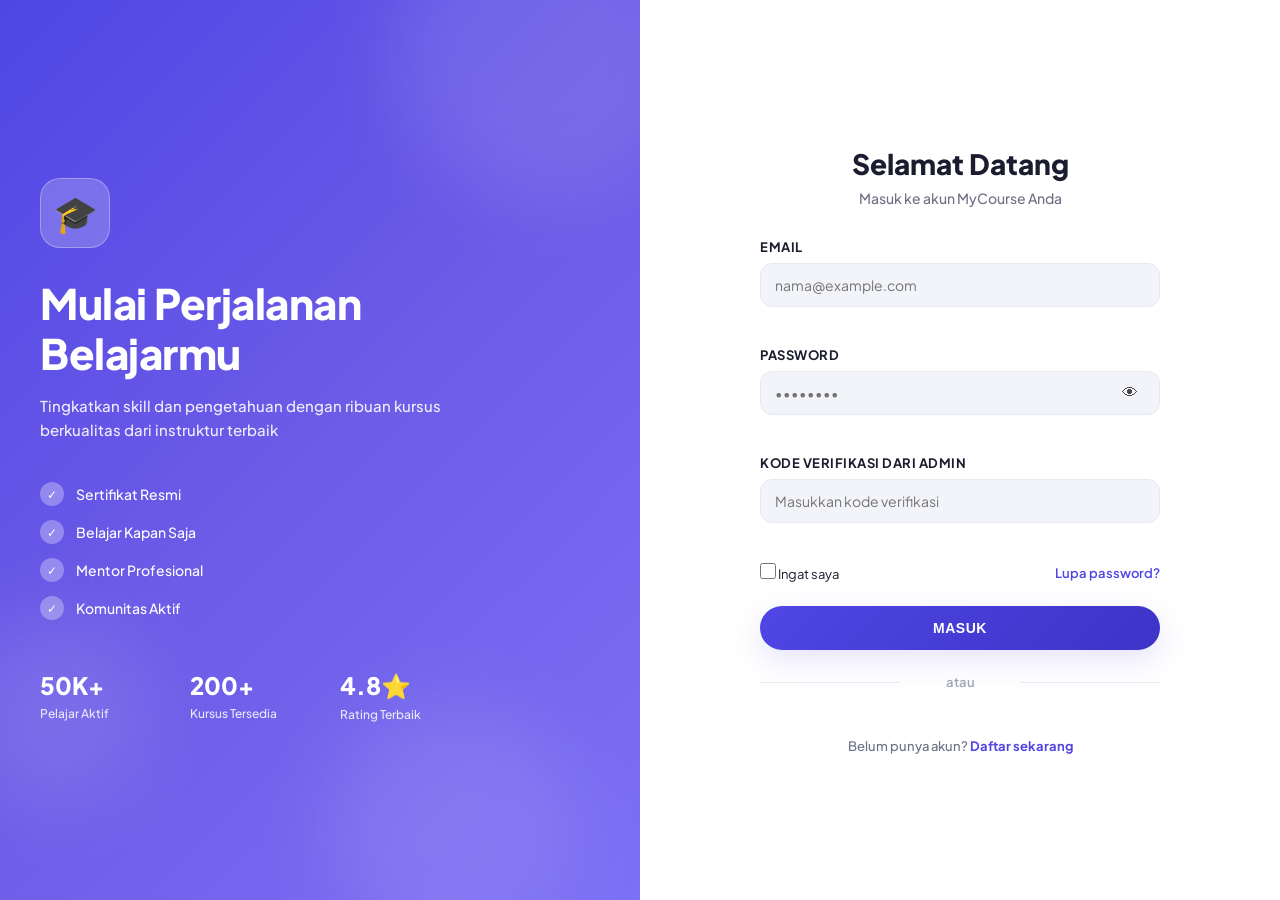
==== .frontend/login.html @ 12c9c0a3 "Initial commit" ====
<!DOCTYPE html>
<html lang="id">
<head>
  <meta charset="UTF-8" />
  <meta name="viewport" content="width=device-width, initial-scale=1.0" />
  <title>MyCourse - Login</title>
  <link rel="preconnect" href="https://fonts.googleapis.com" />
  <link href="https://fonts.googleapis.com/css2?family=Plus+Jakarta+Sans:wght@400;500;600;700;800&display=swap" rel="stylesheet" />
  <script src="https://accounts.google.com/gsi/client" async defer></script>
  <link rel="stylesheet" href="login.css" />
</head>
<body>
  <div class="login-container">
    <!-- LEFT SIDE - DECORATION & WELCOME -->
    <div class="login-left">
      <div class="login-left-content">
        <div class="welcome-badge">
          <span class="badge-icon">🎓</span>
        </div>
        <h1 class="welcome-title">Mulai Perjalanan Belajarmu</h1>
        <p class="welcome-subtitle">Tingkatkan skill dan pengetahuan dengan ribuan kursus berkualitas dari instruktur terbaik</p>

        <div class="features">
          <div class="feature-item">
            <span class="feature-icon">✓</span>
            <span class="feature-text">Sertifikat Resmi</span>
          </div>
          <div class="feature-item">
            <span class="feature-icon">✓</span>
            <span class="feature-text">Belajar Kapan Saja</span>
          </div>
          <div class="feature-item">
            <span class="feature-icon">✓</span>
            <span class="feature-text">Mentor Profesional</span>
          </div>
          <div class="feature-item">
            <span class="feature-icon">✓</span>
            <span class="feature-text">Komunitas Aktif</span>
          </div>
        </div>

        <div class="stats">
          <div class="stat">
            <div class="stat-number">50K+</div>
            <div class="stat-label">Pelajar Aktif</div>
          </div>
          <div class="stat">
            <div class="stat-number">200+</div>
            <div class="stat-label">Kursus Tersedia</div>
          </div>
          <div class="stat">
            <div class="stat-number">4.8⭐</div>
            <div class="stat-label">Rating Terbaik</div>
          </div>
        </div>
      </div>

      <div class="floating-shapes">
        <div class="shape shape-1"></div>
        <div class="shape shape-2"></div>
        <div class="shape shape-3"></div>
      </div>
    </div>

    <!-- RIGHT SIDE - LOGIN FORM -->
    <div class="login-right">
      <div class="form-container">
        <div class="form-header">
          <h2>Selamat Datang</h2>
          <p>Masuk ke akun MyCourse Anda</p>
        </div>

        <!-- Alert Messages -->
        <div id="alert-message" class="alert" style="display: none;"></div>

        <!-- Login Form -->
        <form id="login-form">
          <div class="form-group">
            <label for="email">Email</label>
            <input type="email" id="email" name="email" placeholder="nama@example.com" required />
            <span class="error-message" id="email-error"></span>
          </div>

          <div class="form-group">
            <label for="password">Password</label>
            <div class="password-wrapper">
              <input type="password" id="password" name="password" placeholder="••••••••" required />
              <button type="button" class="toggle-password" id="toggle-password">👁</button>
            </div>
            <span class="error-message" id="password-error"></span>
          </div>

          <div class="form-group">
            <label for="verification-code">Kode Verifikasi dari Admin</label>
            <input type="text" id="verification-code" name="verification_code" placeholder="Masukkan kode verifikasi" />
            <span class="error-message" id="verification-code-error"></span>
          </div>

          <div class="form-options">
            <label class="remember-me">
              <input type="checkbox" id="remember" name="remember" />
              <span>Ingat saya</span>
            </label>
            <a href="#forgot" class="forgot-link">Lupa password?</a>
          </div>

          <button type="submit" class="btn-login">Masuk</button>
        </form>

        <div class="divider">atau</div>

        <!-- Google Sign In -->
        <div id="google-signin-container" class="google-signin-wrapper">
          <div id="google-signin-btn"></div>
        </div>

        <div class="signup-link">
          Belum punya akun? <a href="#signup">Daftar sekarang</a>
        </div>
      </div>
    </div>
  </div>

  <script src="login.js"></script>
</body>
</html>
---- .frontend/login.css ----
/* ================================================================
   MyCourse Login — login.css
   Tema warna sesuai dashboard dengan layout modern
================================================================ */

:root {
  --primary:       #4F46E5;   /* indigo */
  --primary-dark:  #3D33C7;
  --primary-soft:  #EEEDFC;
  --accent:        #FF7A45;   /* oranye */
  --accent-dark:   #E85A25;

  --bg-light:      #F3F4F9;
  --bg-white:      #FFFFFF;
  --border:        #E7E8F2;

  --text-dark:     #1B1C2E;
  --text-gray:     #6D7086;
  --text-light:    #A2A4B8;

  --success:       #10B981;
  --error:         #EF4444;
  --warning:       #F59E0B;

  --shadow-soft:   0 8px 24px rgba(31, 34, 90, 0.06);
  --shadow-card:   0 4px 14px rgba(31, 34, 90, 0.05);
  --shadow-form:   0 10px 30px rgba(79, 70, 229, 0.15);
}

* {
  margin: 0;
  padding: 0;
  box-sizing: border-box;
}

html, body {
  width: 100%;
  height: 100%;
}

body {
  font-family: "Plus Jakarta Sans", -apple-system, sans-serif;
  background: var(--bg-light);
  color: var(--text-dark);
  -webkit-font-smoothing: antialiased;
  text-rendering: optimizeLegibility;
}

/* ===================== LOGIN CONTAINER ===================== */
.login-container {
  display: flex;
  height: 100vh;
  overflow: hidden;
}

/* ===================== LEFT SIDE ===================== */
.login-left {
  flex: 1;
  background: linear-gradient(135deg, var(--primary) 0%, #6C5CE7 50%, #7C70F5 100%);
  color: white;
  padding: 60px 40px;
  display: flex;
  flex-direction: column;
  justify-content: center;
  position: relative;
  overflow: hidden;
}

.login-left-content {
  position: relative;
  z-index: 2;
  max-width: 420px;
}

.welcome-badge {
  display: inline-flex;
  align-items: center;
  justify-content: center;
  width: 70px;
  height: 70px;
  background: rgba(255, 255, 255, 0.2);
  border-radius: 20px;
  margin-bottom: 30px;
  backdrop-filter: blur(10px);
  border: 1px solid rgba(255, 255, 255, 0.3);
}

.badge-icon {
  font-size: 36px;
}

.welcome-title {
  font-size: 42px;
  font-weight: 800;
  line-height: 1.2;
  margin-bottom: 16px;
  letter-spacing: -0.5px;
}

.welcome-subtitle {
  font-size: 15px;
  opacity: 0.9;
  line-height: 1.6;
  margin-bottom: 40px;
  font-weight: 500;
}

.features {
  margin-bottom: 50px;
}

.feature-item {
  display: flex;
  align-items: center;
  gap: 12px;
  margin-bottom: 14px;
  font-size: 14px;
  font-weight: 500;
}

.feature-icon {
  display: inline-flex;
  align-items: center;
  justify-content: center;
  width: 24px;
  height: 24px;
  background: rgba(255, 255, 255, 0.3);
  border-radius: 50%;
  flex-shrink: 0;
  font-size: 12px;
}

.stats {
  display: flex;
  gap: 30px;
}

.stat {
  flex: 1;
}

.stat-number {
  font-size: 24px;
  font-weight: 800;
  margin-bottom: 6px;
}

.stat-label {
  font-size: 12px;
  opacity: 0.85;
  font-weight: 500;
}

/* Floating Shapes */
.floating-shapes {
  position: absolute;
  width: 100%;
  height: 100%;
  top: 0;
  left: 0;
  overflow: hidden;
}

.shape {
  position: absolute;
  background: rgba(255, 255, 255, 0.1);
  border-radius: 50%;
  filter: blur(40px);
}

.shape-1 {
  width: 300px;
  height: 300px;
  top: -100px;
  right: -50px;
  animation: float 6s ease-in-out infinite;
}

.shape-2 {
  width: 200px;
  height: 200px;
  bottom: 10%;
  left: -50px;
  animation: float 8s ease-in-out infinite 1s;
}

.shape-3 {
  width: 250px;
  height: 250px;
  bottom: -50px;
  right: 10%;
  animation: float 7s ease-in-out infinite 2s;
}

@keyframes float {
  0%, 100% {
    transform: translateY(0px) translateX(0px);
  }
  50% {
    transform: translateY(-20px) translateX(10px);
  }
}

/* ===================== RIGHT SIDE ===================== */
.login-right {
  flex: 1;
  background: var(--bg-white);
  display: flex;
  align-items: center;
  justify-content: center;
  padding: 40px;
  overflow-y: auto;
}

.form-container {
  width: 100%;
  max-width: 400px;
}

.form-header {
  margin-bottom: 32px;
  text-align: center;
}

.form-header h2 {
  font-size: 28px;
  font-weight: 800;
  margin-bottom: 8px;
  color: var(--text-dark);
}

.form-header p {
  font-size: 14px;
  color: var(--text-gray);
  font-weight: 500;
}

/* ===================== FORM STYLES ===================== */
.form-group {
  margin-bottom: 20px;
}

.form-group label {
  display: block;
  font-size: 13px;
  font-weight: 700;
  color: var(--text-dark);
  margin-bottom: 8px;
  text-transform: uppercase;
  letter-spacing: 0.5px;
}

.form-group input {
  width: 100%;
  padding: 12px 14px;
  border: 1.5px solid var(--border);
  border-radius: 12px;
  font-family: inherit;
  font-size: 14px;
  transition: border-color 0.2s, box-shadow 0.2s;
  background: var(--bg-light);
}

.form-group input:focus {
  outline: none;
  border-color: var(--primary);
  background: var(--bg-white);
  box-shadow: 0 0 0 3px var(--primary-soft);
}

.password-wrapper {
  position: relative;
}

.toggle-password {
  position: absolute;
  right: 14px;
  top: 50%;
  transform: translateY(-50%);
  background: none;
  border: none;
  cursor: pointer;
  font-size: 16px;
  padding: 4px 8px;
  opacity: 0.7;
  transition: opacity 0.2s;
}

.toggle-password:hover {
  opacity: 1;
}

.error-message {
  display: block;
  font-size: 12px;
  color: var(--error);
  margin-top: 4px;
  min-height: 16px;
}

.form-options {
  display: flex;
  justify-content: space-between;
  align-items: center;
  margin-bottom: 24px;
  font-size: 13px;
}

.remember-me input[type="checkbox"] {
  width: 16px;
  height: 16px;
  cursor: pointer;
  accent-color: var(--primary);
}

.forgot-link {
  color: var(--primary);
  text-decoration: none;
  font-weight: 600;
  transition: color 0.2s;
}

.forgot-link:hover {
  color: var(--primary-dark);
  text-decoration: underline;
}

/* ===================== BUTTONS ===================== */
.btn-login {
  width: 100%;
  padding: 14px 18px;
  background: linear-gradient(135deg, var(--primary), var(--primary-dark));
  color: white;
  border: none;
  border-radius: 999px;
  font-size: 14px;
  font-weight: 700;
  cursor: pointer;
  transition: transform 0.2s, box-shadow 0.2s, opacity 0.2s;
  box-shadow: var(--shadow-form);
  text-transform: uppercase;
  letter-spacing: 0.5px;
}

.btn-login:hover {
  transform: translateY(-2px);
  box-shadow: 0 12px 35px rgba(79, 70, 229, 0.25);
}

.btn-login:active {
  transform: translateY(0);
}

.btn-login:disabled {
  opacity: 0.6;
  cursor: not-allowed;
  transform: none;
}

/* ===================== DIVIDER ===================== */
.divider {
  text-align: center;
  color: var(--text-light);
  font-size: 13px;
  font-weight: 600;
  margin: 24px 0;
  position: relative;
}

.divider::before,
.divider::after {
  content: "";
  position: absolute;
  top: 50%;
  width: 35%;
  height: 1px;
  background: var(--border);
}

.divider::before {
  left: 0;
}

.divider::after {
  right: 0;
}

/* ===================== GOOGLE SIGN IN ===================== */
.google-signin-wrapper {
  margin-bottom: 24px;
  display: flex;
  flex-direction: column;
  justify-content: center;
  align-items: center;
}

#google-signin-container {
  width: 100%;
}

.btn-google {
  width: 100%;
  padding: 14px 18px;
  background: var(--bg-white);
  color: var(--text-dark);
  border: 1.5px solid var(--border);
  border-radius: 999px;
  font-size: 14px;
  font-weight: 700;
  cursor: pointer;
  transition: all 0.3s ease;
  display: flex;
  align-items: center;
  justify-content: center;
  gap: 12px;
  text-transform: uppercase;
  letter-spacing: 0.5px;
  position: relative;
  overflow: hidden;
}

.btn-google:hover {
  background: var(--primary-soft);
  border-color: var(--primary);
  color: var(--primary);
  transform: translateY(-2px);
  box-shadow: 0 8px 20px rgba(79, 70, 229, 0.15);
}

.btn-google:active {
  transform: translateY(0);
}

.btn-google:disabled {
  opacity: 0.6;
  cursor: not-allowed;
}

.btn-google svg {
  width: 20px;
  height: 20px;
}

/* Ensure Google's Identity Services button can display */
#g_id_signin {
  display: inline-flex !important;
}

.g_id_signin_button {
  display: inline-flex !important;
}

/* ===================== SIGNUP LINK ===================== */
.signup-link {
  text-align: center;
  font-size: 13px;
  color: var(--text-gray);
  font-weight: 500;
}

.signup-link a {
  color: var(--primary);
  text-decoration: none;
  font-weight: 700;
  transition: color 0.2s;
}

.signup-link a:hover {
  color: var(--primary-dark);
  text-decoration: underline;
}

/* ===================== ALERT MESSAGE ===================== */
.alert {
  padding: 12px 16px;
  border-radius: 10px;
  margin-bottom: 20px;
  font-size: 13px;
  font-weight: 600;
  animation: slideDown 0.3s ease-out;
}

.alert.success {
  background: rgba(16, 185, 129, 0.1);
  color: #065F46;
  border: 1px solid rgba(16, 185, 129, 0.2);
}

.alert.error {
  background: rgba(239, 68, 68, 0.1);
  color: #7F1D1D;
  border: 1px solid rgba(239, 68, 68, 0.2);
}

.alert.warning {
  background: rgba(245, 158, 11, 0.1);
  color: #78350F;
  border: 1px solid rgba(245, 158, 11, 0.2);
}

@keyframes slideDown {
  from {
    opacity: 0;
    transform: translateY(-10px);
  }
  to {
    opacity: 1;
    transform: translateY(0);
  }
}

/* ===================== LOADING STATE ===================== */
.btn-login.loading {
  opacity: 0.7;
  pointer-events: none;
  position: relative;
}

.btn-login.loading::after {
  content: "";
  position: absolute;
  right: 14px;
  top: 50%;
  transform: translateY(-50%);
  width: 16px;
  height: 16px;
  border: 2px solid rgba(255, 255, 255, 0.3);
  border-top-color: white;
  border-radius: 50%;
  animation: spin 0.6s linear infinite;
}

@keyframes spin {
  to {
    transform: translateY(-50%) rotate(360deg);
  }
}

/* ===================== RESPONSIVE ===================== */
@media (max-width: 768px) {
  .login-container {
    flex-direction: column;
  }

  .login-left {
    min-height: 250px;
    padding: 40px 20px;
  }

  .login-left-content {
    max-width: 100%;
  }

  .welcome-title {
    font-size: 28px;
  }

  .welcome-subtitle {
    font-size: 13px;
    margin-bottom: 30px;
  }

  .features {
    margin-bottom: 30px;
  }

  .feature-item {
    font-size: 12px;
    margin-bottom: 10px;
  }

  .stats {
    gap: 20px;
  }

  .stat-number {
    font-size: 20px;
  }

  .stat-label {
    font-size: 11px;
  }

  .login-right {
    padding: 30px 20px;
    min-height: auto;
  }

  .form-container {
    max-width: 100%;
  }

  .form-header h2 {
    font-size: 24px;
  }

  .shape-1, .shape-2, .shape-3 {
    opacity: 0.3;
  }
}

@media (max-width: 480px) {
  .login-left {
    min-height: 200px;
    padding: 30px 20px;
  }

  .welcome-badge {
    width: 60px;
    height: 60px;
    margin-bottom: 20px;
  }

  .badge-icon {
    font-size: 28px;
  }

  .welcome-title {
    font-size: 22px;
    margin-bottom: 10px;
  }

  .welcome-subtitle {
    font-size: 12px;
    margin-bottom: 20px;
  }

  .form-options {
    flex-direction: column;
    gap: 10px;
    align-items: flex-start;
  }

  .stats {
    flex-direction: column;
    gap: 15px;
  }

  .features {
    margin-bottom: 20px;
  }

  .feature-item {
    font-size: 12px;
    gap: 10px;
  }
}
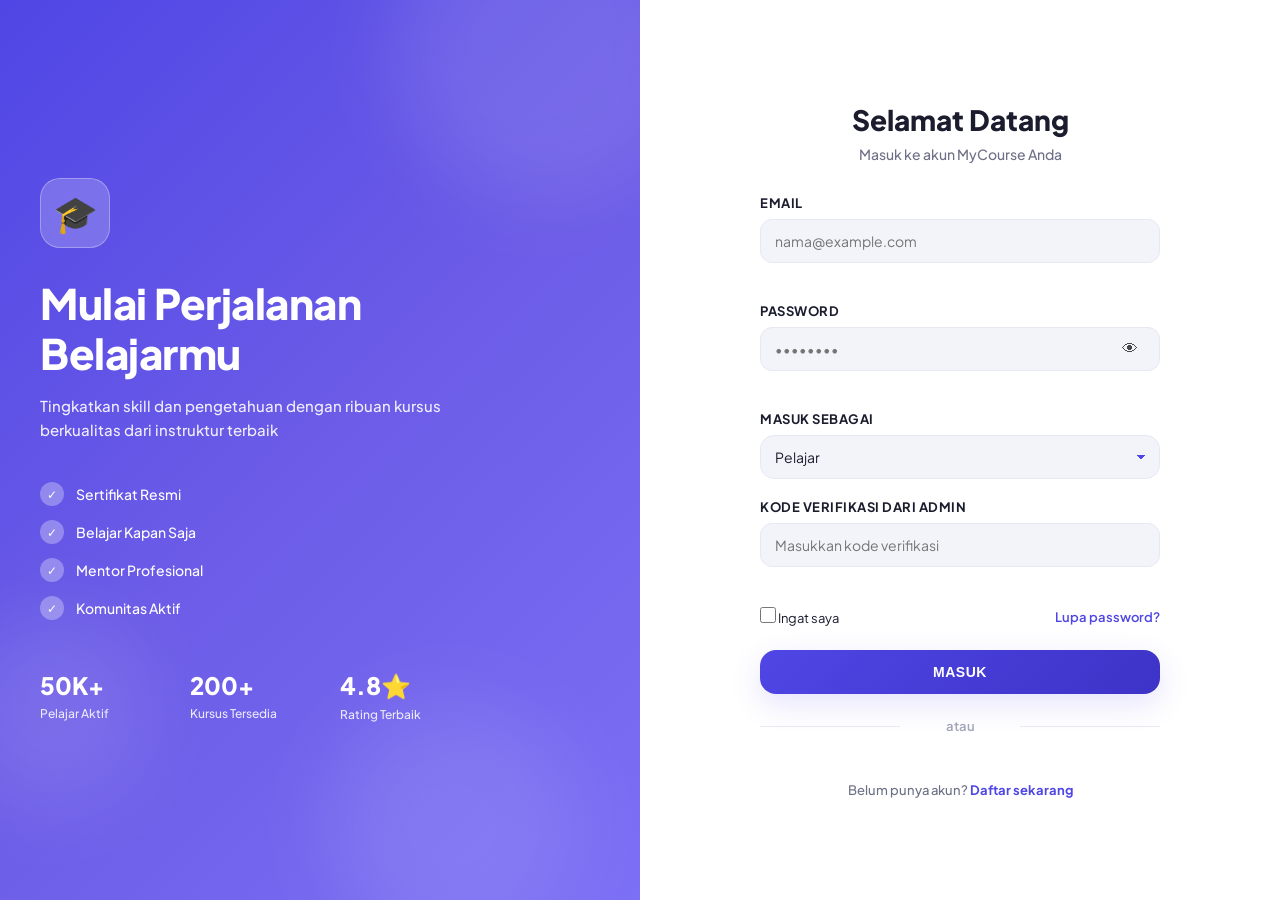
==== commit d1573388: "Update study app and signup flow" ====
--- a/.frontend/login.html
+++ b/.frontend/login.html
@@ -91,6 +91,20 @@
           </div>
 
           <div class="form-group">
+            <label for="account-role">Masuk sebagai</label>
+            <select id="account-role" name="account_role">
+              <option value="user">Pelajar</option>
+              <option value="admin">Admin</option>
+            </select>
+          </div>
+
+          <div class="form-group hidden" id="admin-code-group">
+            <label for="admin-code">Kode Admin</label>
+            <input type="password" id="admin-code" name="admin_code" placeholder="Masukkan kode admin" />
+            <span class="error-message" id="admin-code-error"></span>
+          </div>
+
+          <div class="form-group" id="verification-code-group">
             <label for="verification-code">Kode Verifikasi dari Admin</label>
             <input type="text" id="verification-code" name="verification_code" placeholder="Masukkan kode verifikasi" />
             <span class="error-message" id="verification-code-error"></span>
@@ -115,7 +129,7 @@
         </div>
 
         <div class="signup-link">
-          Belum punya akun? <a href="#signup">Daftar sekarang</a>
+          Belum punya akun? <a href="/signup">Daftar sekarang</a>
         </div>
       </div>
     </div>
--- a/.frontend/login.css
+++ b/.frontend/login.css
@@ -44,6 +44,13 @@
   color: var(--text-dark);
   -webkit-font-smoothing: antialiased;
   text-rendering: optimizeLegibility;
+}
+
+/* Utility: used by login.js / signup.js to hide role-specific fields.
+   FIX: this class was missing from login.css, so toggling it on
+   #admin-code-group / #verification-code-group had no visual effect. */
+.hidden {
+  display: none !important;
 }
 
 /* ===================== LOGIN CONTAINER ===================== */
@@ -265,6 +272,31 @@
   outline: none;
   border-color: var(--primary);
   background: var(--bg-white);
+  box-shadow: 0 0 0 3px var(--primary-soft);
+}
+
+.form-group select {
+  width: 100%;
+  padding: 12px 40px 12px 14px;
+  border: 1.5px solid var(--border);
+  border-radius: 14px;
+  font-family: inherit;
+  font-size: 14px;
+  color: var(--text-dark);
+  background: var(--bg-light);
+  cursor: pointer;
+  appearance: none;
+  background-image: linear-gradient(45deg, transparent 50%, var(--primary) 50%), linear-gradient(135deg, var(--primary) 50%, transparent 50%);
+  background-position: calc(100% - 18px) 50%, calc(100% - 13px) 50%;
+  background-size: 5px 5px, 5px 5px;
+  background-repeat: no-repeat;
+  transition: border-color 0.2s, box-shadow 0.2s, background-color 0.2s;
+}
+
+.form-group select:focus {
+  outline: none;
+  border-color: var(--primary);
+  background-color: var(--bg-white);
   box-shadow: 0 0 0 3px var(--primary-soft);
 }
 
@@ -328,11 +360,11 @@
 /* ===================== BUTTONS ===================== */
 .btn-login {
   width: 100%;
-  padding: 14px 18px;
+  padding: 14px;
   background: linear-gradient(135deg, var(--primary), var(--primary-dark));
   color: white;
   border: none;
-  border-radius: 999px;
+  border-radius: 16px;
   font-size: 14px;
   font-weight: 700;
   cursor: pointer;
@@ -404,7 +436,7 @@
   background: var(--bg-white);
   color: var(--text-dark);
   border: 1.5px solid var(--border);
-  border-radius: 999px;
+  border-radius: 12px;
   font-size: 14px;
   font-weight: 700;
   cursor: pointer;
